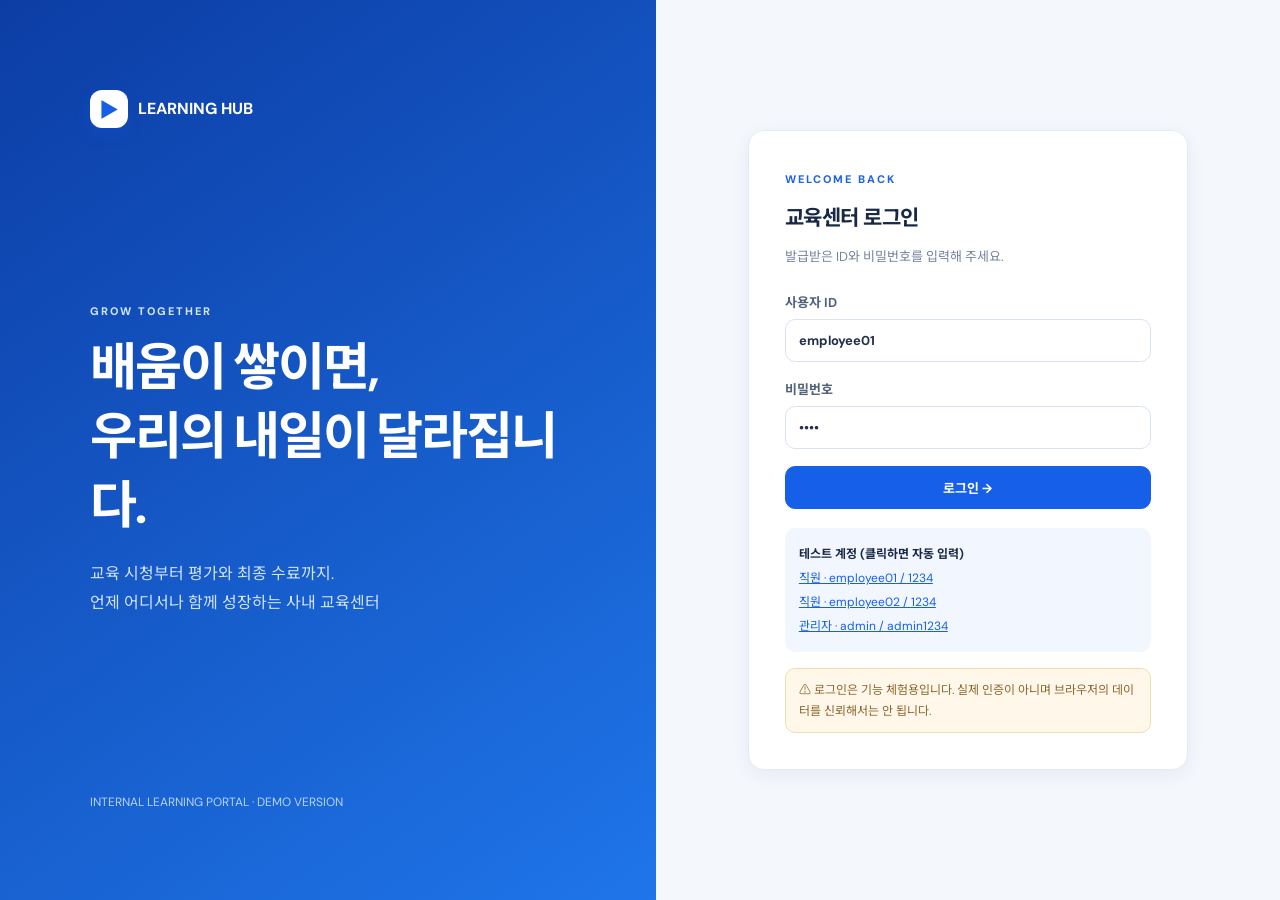
==== index.html @ 155fc484 "Add files via upload" ====
<!doctype html><html lang="ko"><head><meta charset="utf-8"/><meta name="viewport" content="width=device-width,initial-scale=1,viewport-fit=cover"/><meta name="theme-color" content="#165fe8"/><meta name="description" content="사내 교육센터 교육 및 수료 관리 데모"/><link rel="manifest" href="manifest.webmanifest"/><link rel="icon" href="icon.svg" type="image/svg+xml"/><title>사내 교육센터 | Demo</title><link rel="stylesheet" href="styles.css"/></head><body><div id="app"></div><div id="toast" role="status" aria-live="polite"></div><script defer src="app.js"></script></body></html>
---- styles.css ----
@import url('https://fonts.googleapis.com/css2?family=DM+Sans:wght@400;500;600;700;800&family=Noto+Sans+KR:wght@400;500;600;700;800&display=swap');
:root{font-family:'DM Sans','Noto Sans KR',sans-serif;color:#192945;background:#f4f7fc;font-synthesis:none}*{box-sizing:border-box}body{margin:0}button,input,select,textarea{font:inherit}button{cursor:pointer}button:disabled{opacity:.45;cursor:not-allowed}a{color:#165fe8}h1,h2,h3,p{margin:0}h1{font-size:28px;letter-spacing:-1px}h2{font-size:21px;letter-spacing:-.5px}h3{font-size:16px}.muted{color:#75839b}.small{font-size:12px}.eyebrow{font-size:11px;letter-spacing:2px;color:#2064dc;font-weight:800}.shell{display:flex;min-height:100vh}.sidebar{width:246px;background:#fff;border-right:1px solid #e3eafa;padding:28px 18px;display:flex;flex-direction:column;gap:24px;position:sticky;top:0;height:100vh}.brand{display:flex;align-items:center;gap:10px;padding:0 8px}.brandmark{width:38px;height:38px;background:#165fe8;color:#fff;display:grid;place-items:center;border-radius:12px;font-size:20px;font-weight:800;box-shadow:0 7px 15px #165fe833}.brand h3{font-size:17px}.nav{display:grid;gap:7px}.nav button,.logout{border:0;background:transparent;color:#667790;padding:13px;text-align:left;border-radius:10px;font-size:14px;font-weight:600}.nav button.active{background:#eaf1ff;color:#165fe8}.nav button:hover,.logout:hover{background:#f2f6fc}.sidebar-bottom{margin-top:auto;border-top:1px solid #edf0f7;padding-top:16px}.main{flex:1;min-width:0;padding:30px clamp(18px,4vw,55px);max-width:1500px;margin:0 auto;width:100%}.top{display:flex;justify-content:space-between;align-items:center;gap:16px;margin-bottom:28px}.top .muted{margin-top:6px}.userpill{background:#fff;border:1px solid #e3eafa;padding:10px 14px;border-radius:30px;font-size:12px;white-space:nowrap}.hero{background:linear-gradient(110deg,#1257d1,#277be8);color:#fff;border-radius:19px;padding:32px 34px;margin-bottom:24px;display:flex;justify-content:space-between;align-items:center;gap:16px;overflow:hidden}.hero .eyebrow{color:#bddeff}.hero p{color:#e4efff;margin-top:10px;font-size:14px}.hero h1{margin-top:8px}.hero-symbol{font-size:85px;opacity:.27;transform:rotate(-10deg)}.stats{display:grid;grid-template-columns:repeat(4,1fr);gap:14px;margin-bottom:24px}.stat,.panel,.course,.login-card{background:#fff;border:1px solid #e6ecf6;box-shadow:0 5px 18px #213c6710;border-radius:16px}.stat{padding:19px}.stat strong{display:block;font-size:27px;margin-top:10px;letter-spacing:-1px}.stat .small{color:#78879f}.grid2{display:grid;grid-template-columns:1.55fr 1fr;gap:18px}.panel{padding:24px;margin-bottom:18px}.panelhead{display:flex;justify-content:space-between;gap:10px;align-items:center;margin-bottom:19px}.courses{display:grid;grid-template-columns:repeat(2,minmax(0,1fr));gap:18px}.course{overflow:hidden}.course-art{height:136px;background:linear-gradient(125deg,#dceaff,#a9caff);display:flex;align-items:center;justify-content:center;position:relative;color:#265baf;font-size:66px}.course-art.purple{background:linear-gradient(135deg,#ece6fc,#c7cbfd);color:#7367b8}.course-art.mint{background:linear-gradient(135deg,#dff5f1,#b2e2db);color:#248a7f}.course-body{padding:20px}.course-body h3{margin:11px 0 9px}.course-body p{font-size:13px;color:#7e8ca2}.badge{display:inline-flex;background:#eaf1ff;color:#165fe8;font-weight:700;font-size:11px;padding:6px 9px;border-radius:40px}.badge.ok{color:#11856c;background:#e1f6ef}.badge.danger{color:#bc5259;background:#ffebed}.badge.gray{color:#66758c;background:#edf1f7}.bar{height:7px;background:#e7edf7;border-radius:20px;overflow:hidden}.bar i{display:block;height:100%;background:#1f72e9;border-radius:20px}.progressrow{display:flex;justify-content:space-between;font-size:12px;margin:18px 0 8px;color:#71819b}.btn{background:#165fe8;border:1px solid #165fe8;color:#fff;border-radius:10px;padding:11px 16px;font-weight:700;font-size:13px}.btn.alt{background:#fff;color:#165fe8;border-color:#cbdaf3}.btn.light{background:#eef4ff;border-color:#eef4ff;color:#165fe8}.btn.red{background:#fff1f1;border-color:#fff1f1;color:#ba3b45}.btn.tiny{padding:7px 10px;font-size:12px}.full{width:100%}.flex{display:flex;align-items:center;gap:10px}.between{justify-content:space-between}.wrap{flex-wrap:wrap}.stack{display:grid;gap:13px}.lesson{display:flex;align-items:center;gap:14px;padding:15px 0;border-bottom:1px solid #eef1f7}.lesson:last-child{border:0}.num{width:37px;height:37px;flex:0 0 37px;display:grid;place-items:center;border-radius:12px;background:#f1f5fd;color:#2a6ce1;font-size:14px;font-weight:800}.lesson-main{min-width:0;flex:1}.lesson-main strong{font-size:13px}.lesson-main p{font-size:12px;color:#8491a6;margin-top:5px}.lesson button{flex-shrink:0}.breadcrumb{margin-bottom:20px;font-size:13px;color:#7b8ba3}.breadcrumb button{border:0;background:none;color:#165fe8;padding:0}.video{width:100%;aspect-ratio:16/9;background:#101928;border-radius:12px;display:block}.video-wrap{position:relative}.watch-note{background:#eef5ff;color:#46688f;font-size:12px;border-radius:10px;padding:13px;margin:13px 0;line-height:1.8}.input{width:100%;border:1px solid #dae3f1;border-radius:10px;padding:12px 13px;background:#fff;outline:none;color:#22304a}.input:focus{border-color:#3779e9;box-shadow:0 0 0 3px #3779e922}label.field{display:grid;gap:8px;color:#52627b;font-size:13px;font-weight:700}.formrow{display:grid;grid-template-columns:repeat(2,1fr);gap:14px}.question{padding:17px;background:#f7f9fd;border:1px solid #e9eef6;border-radius:12px}.question p{font-weight:700;font-size:14px;margin-bottom:10px}.options{display:grid;gap:9px}.options label{font-size:13px;display:flex;gap:7px;align-items:center;cursor:pointer}.tablewrap{overflow-x:auto}table{border-collapse:collapse;width:100%;font-size:12px;min-width:640px}th{text-align:left;color:#78869d;background:#f6f8fc;font-weight:700}td,th{padding:14px 12px;border-bottom:1px solid #edf1f7}td{color:#40516e}td strong{color:#24334b}.filters{display:flex;flex-wrap:wrap;gap:9px;margin-bottom:16px}.filters .input{max-width:240px}.login{min-height:100vh;display:grid;grid-template-columns:1.05fr 1fr}.login-aside{background:linear-gradient(145deg,#0c3da5,#1f75e9);padding:clamp(36px,7vw,95px);display:flex;flex-direction:column;justify-content:space-between;color:#fff}.login-aside h1{font-size:clamp(34px,4vw,54px);line-height:1.35;letter-spacing:-2px}.login-aside p{color:#d2e3ff;margin-top:18px;line-height:1.85}.login-side{display:grid;place-items:center;padding:24px}.login-card{padding:36px;width:min(440px,100%)}.login-card h2{margin:13px 0}.login-card>p{font-size:13px;line-height:1.8;margin-bottom:24px}.login-card .stack{gap:17px}.demo-accounts{background:#f2f6ff;padding:14px;border-radius:10px;font-size:12px;line-height:2}.demo-warning{background:#fff7e9;border:1px solid #f2dcad;color:#8b672d;border-radius:10px;padding:11px 13px;font-size:12px;line-height:1.7}.empty{padding:35px 20px;text-align:center;color:#8190a7}.tabs{display:flex;gap:8px;flex-wrap:wrap;margin-bottom:18px}.tabs button{border:1px solid #dce5f3;background:#fff;color:#6c7d96;border-radius:9px;padding:10px 15px;font-size:13px;font-weight:700}.tabs button.active{background:#165fe8;color:#fff;border-color:#165fe8}.survey-locked{opacity:.7}.checkline{border:1px solid #e6ecf6;border-radius:12px;padding:15px;margin-bottom:10px;background:#fff}.pill{font-size:11px;border-radius:100px;background:#f2f6fe;color:#546b92;padding:6px 9px}.hide{display:none!important}#toast{position:fixed;bottom:25px;left:50%;transform:translate(-50%,20px);background:#1b2e4c;color:white;border-radius:11px;padding:12px 20px;z-index:100;box-shadow:0 12px 35px #0003;opacity:0;pointer-events:none;transition:.2s;font-size:13px;max-width:90%}#toast.show{opacity:1;transform:translate(-50%,0)}.docbox{padding:22px;border:1px dashed #baccdf;border-radius:12px;background:#f7faff;text-align:center}.help{font-size:12px;line-height:1.9;color:#79869d;margin-top:9px}@media(max-width:1000px){.stats{grid-template-columns:repeat(2,1fr)}.grid2{grid-template-columns:1fr}}@media(max-width:720px){.sidebar{width:100%;height:65px;position:fixed;z-index:20;bottom:0;top:auto;padding:6px 12px;border-top:1px solid #e0e8f5;border-right:0;display:block}.sidebar .brand,.sidebar-bottom{display:none}.sidebar .nav{display:flex;justify-content:space-around}.sidebar .nav button{font-size:11px;display:grid;justify-items:center;gap:3px;padding:7px 4px;min-width:58px}.shell{display:block}.main{padding:22px 17px 90px}.hero{padding:25px 22px}.hero h1{font-size:23px}.hero-symbol{font-size:50px}.courses{grid-template-columns:1fr}.top{align-items:flex-start}.top h1{font-size:24px}.top .userpill{font-size:10px;padding:8px}.panel{padding:17px}.login{grid-template-columns:1fr}.login-aside{min-height:210px;padding:28px}.login-aside h1{font-size:27px}.login-aside p{font-size:12px}.login-card{padding:26px}.formrow{grid-template-columns:1fr}.stat{padding:16px}.stat strong{font-size:23px}.stats{gap:9px}.lesson button{font-size:11px;padding:8px}.video{border-radius:8px}}@media(prefers-reduced-motion:reduce){*{animation:none!important;transition:none!important}}
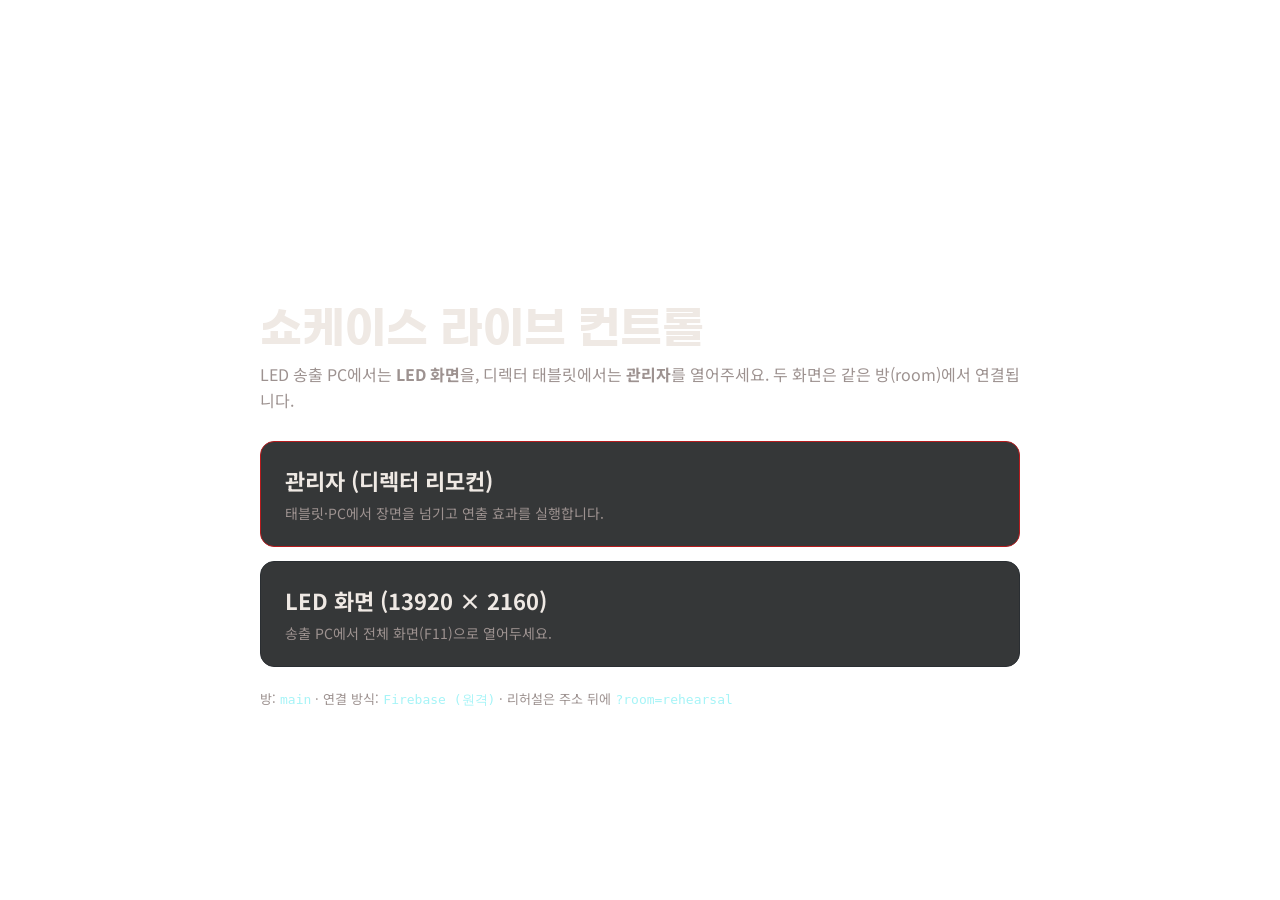
==== commit f400b59d: "Add files via upload" ====
--- a/index.html
+++ b/index.html
@@ -1 +1,47 @@
-<!doctype html><html lang="ko"><head><meta charset="utf-8"/><meta name="viewport" content="width=device-width,initial-scale=1,viewport-fit=cover"/><meta name="theme-color" content="#165fe8"/><meta name="description" content="사내 교육센터 교육 및 수료 관리 데모"/><link rel="manifest" href="manifest.webmanifest"/><link rel="icon" href="icon.svg" type="image/svg+xml"/><title>사내 교육센터 | Demo</title><link rel="stylesheet" href="styles.css"/></head><body><div id="app"></div><div id="toast" role="status" aria-live="polite"></div><script defer src="app.js"></script></body></html>
+<!doctype html>
+<html lang="ko">
+<head>
+<meta charset="utf-8">
+<meta name="viewport" content="width=device-width,initial-scale=1">
+<title>NAKWON SHOWCASE</title>
+<link rel="icon" href="assets/icon.png">
+<link href="https://fonts.googleapis.com/css2?family=Noto+Sans+KR:wght@400;700;900&display=swap" rel="stylesheet">
+<style>
+@font-face{font-family:'GmarketSans';src:url('fonts/GmarketSansBold.woff2') format('woff2');font-weight:700}
+*{box-sizing:border-box;margin:0;padding:0}
+body{min-height:100vh;background:#070506 radial-gradient(60% 80% at 0% 100%,rgba(181,27,29,.35),transparent 70%),radial-gradient(50% 70% at 100% 0%,rgba(76,194,202,.16),transparent 70%);color:#efe9e4;font-family:'Noto Sans KR','Noto Sans CJK KR','Malgun Gothic',sans-serif;display:flex;align-items:center;justify-content:center;padding:24px}
+main{width:min(760px,100%)}
+img.logo{width:min(420px,80%);display:block;margin-bottom:34px}
+h1{font-family:'GmarketSans',sans-serif;font-size:44px;font-weight:400;margin-bottom:8px}
+p{color:#9d9290;line-height:1.6;margin-bottom:28px}
+.cards{display:grid;gap:14px}
+a.c{display:block;padding:22px 24px;border:1px solid #2a2e32;background:rgba(18,20,22,.85);border-radius:14px;text-decoration:none;color:inherit;transition:.15s}
+a.c:hover{border-color:#4cc2ca}
+a.c b{display:block;font-size:22px;margin-bottom:4px}
+a.c span{color:#9d9290;font-size:14px}
+a.c.r{border-color:#b51b1d}
+.m{margin-top:22px;font-size:13px;color:#9d9290}
+.m code{color:#a6f4f7}
+</style>
+</head>
+<body>
+<main>
+  <img class="logo" src="assets/logo.png" alt="NAKWON LAST PARADISE">
+  <h1>쇼케이스 라이브 컨트롤</h1>
+  <p>LED 송출 PC에서는 <b>LED 화면</b>을, 디렉터 태블릿에서는 <b>관리자</b>를 열어주세요. 두 화면은 같은 방(room)에서 연결됩니다.</p>
+  <div class="cards">
+    <a class="c r" id="aAdmin" href="admin.html"><b>관리자 (디렉터 리모컨)</b><span>태블릿·PC에서 장면을 넘기고 연출 효과를 실행합니다.</span></a>
+    <a class="c" id="aLed" href="led.html"><b>LED 화면 (13920 × 2160)</b><span>송출 PC에서 전체 화면(F11)으로 열어두세요.</span></a>
+  </div>
+  <div class="m" id="info"></div>
+</main>
+<script src="js/config.js"></script>
+<script src="js/sync.js"></script>
+<script>
+  const q = location.search;
+  document.getElementById('aAdmin').href = 'admin.html' + q;
+  document.getElementById('aLed').href = 'led.html' + q;
+  document.getElementById('info').innerHTML = '방: <code>' + Sync.room + '</code> · 연결 방식: <code>' + (Sync.mode === 'firebase' ? 'Firebase (원격)' : '로컬 테스트') + '</code> · 리허설은 주소 뒤에 <code>?room=rehearsal</code>';
+</script>
+</body>
+</html>
